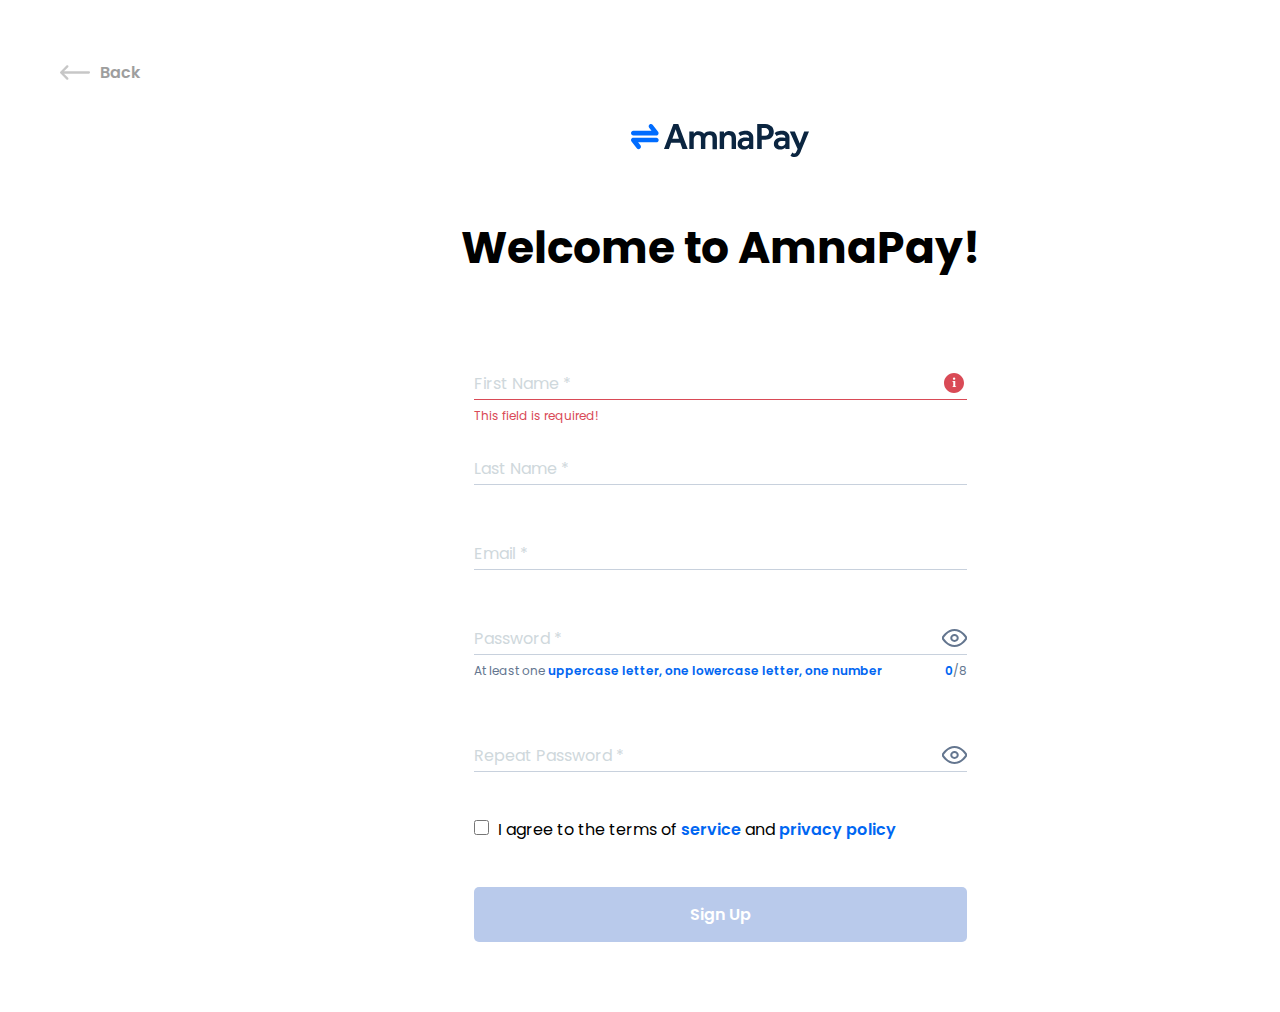
==== index.html @ 6ac179e3 "v1" ====
<!DOCTYPE html>
<html lang="en">

<head>
    <meta charset="UTF-8">
    <meta http-equiv="X-UA-Compatible" content="IE=edge">
    <meta name="viewport" content="width=device-width, initial-scale=1.0">
    <title>Document</title>
    <link rel="stylesheet" href="./src/styles/style.css">
</head>

<body>
    <div class="wrapper">
        <a href="#" class="link link--nav">
            <div class="link--nav-img"></div>
            Back
        </a>
        <div class="box">
            <a href="#" class="box-logo"></a>
            <h2 class="box-title">Welcome to AmnaPay!</h2>
            <form class="box-form form">
                <div class="form__el">
                    <input type="text" class="input input--txt input--txt--error form__el-input">
                    <label class="form__el-label">First Name *</label>
                    <div class="form__el-error-pic"></div>
                    <div class="txt--small txt--error">This field is required!</div>
                </div>
                <div class="form__el">
                    <input type="text" class="input input--txt form__el-input">
                    <label class="form__el-label">Last Name *</label>
                </div>
                <div class="form__el">
                    <input type="email" class="input input--txt form__el-input">
                    <label class="form__el-label">Email *</label>
                </div>
                <div class="form__el">
                    <input type="password" class="input input--txt form__el-input">
                    <label class="form__el-label">Password *</label>
                    <div class="form__el-eye"></div>
                    <div class="form__el-message txt--small">
                        <p>At least one <span class="txt--blue">uppercase letter, one lowercase letter, one number</span></p>
                        <p><span class="txt--blue">0</span>/8</p>
                    </div>
                </div>
                <div class="form__el">
                    <input type="password" class="input input--txt form__el-input">
                    <label class="form__el-label">Repeat Password *</label>
                    <div class="form__el-eye"></div>
                </div>
                <div class="form__el">
                    <label class="label">
                        <input type="checkbox" class="input--checkbox">
                        I agree to the terms of <span class="txt--blue">service</span> and <span class="txt--blue">privacy policy</span>
                    </label>
                </div>
                <input type="submit" value="Sign Up" class="input input--btn" disabled>
            </form>
        </div>
    </div>
</body>

</html>
---- src/styles/style.css ----
@import url('https://fonts.googleapis.com/css2?family=Poppins:wght@300&display=swap');

*,
::after,
::before {
    padding: 0;
    margin: 0;
    box-sizing: border-box;
}

body,
input {
    font-family: 'Poppins', sans-serif;
    font-size: 16px;
}

.link{
    color: #000;
    text-decoration: none;
}

.link--nav{
    display: flex;
    align-items: center;
    font-weight: 600;
    margin-bottom: 20px;
    color: #9E9E9E;
}

.link--nav:hover{
    color: #000;
}

.link--nav-img{
    width: 30px;
    height: 15px;
    margin-right: 10px;
    background: url('../images/icons/arrow.svg') no-repeat center;
}

.wrapper {
    width: 1440px;
    margin: 0 auto;
    padding: 60px;
}

.box {
    display: flex;
    align-items: center;
    flex-direction: column;
    width: 600px;
    margin: 0 auto;
    padding: 10px;
}

.box-logo{
    width: 200px;
    height: 50px;
    background: url('../images/icons/logo.svg') no-repeat center;
    margin-bottom: 50px;
}

.box-title{
    font-size: 44px;
    margin-bottom: 80px;
}

.form{
    display: flex;
    justify-content: center;
    flex-direction: column;
    width: 85%;
}

.input{
    width: 100%;
}

.input--txt{
    height: 40px;
    padding-right: 30px;
    border: none;
    border-bottom: 1px solid #C8D1DD;
}

.input--txt--error{
    border-color: #D94A56;
}

.input--btn{
    height: 55px;
    border: none;
    border-radius: 5px;
    background-color: #0066F2;
    font-weight: 600;
    color: #fff;
}

.input--btn:hover{
    background-color: #0053F0;
}

.input--btn:disabled{
    background-color: #B9CAEB;
}

.input--checkbox{
    width: 15px;
    height: 15px;
    margin-right: 5px;
}

.form__el{
    position: relative;
    margin-bottom: 45px;
}

.form__el-eye,
.form__el-error-pic{
    position: absolute;
    right: 0;
    top: 10px;
    width: 25px;
    height: 25px;
}

.form__el-message{
    display: flex;
    justify-content: space-between;
    padding: 7px 0;
}

.form__el-eye{
    background: url('../images/icons/eye.svg') no-repeat center;
    cursor: pointer;
}

.form__el-error{
    font-size: 12px;
    color: #D94A56;
}

.form__el-error-pic{
    background: url('../images/icons/error.svg') no-repeat center;
}

.form__el {
	position: relative;
}

.form__el-input {
	-webkit-appearance: none;
	-moz-appearance: none;
	appearance: none;
}

.form__el-label {
	position: absolute;
	top: .7em;
	left: 0;
    color: #CFD8DC;
}

.form__el-input:focus {
    outline: none;
	padding-left: .5em;
    color: #0066F2;
    border-color: #0066F2;
}

.form__el-input:focus + .form__el-label {
	top: -1.5em;
    color: #0066F2;
    font-size: 12px;
}

.txt--small{
    font-size: 12px;
    color: #64768F;
}

.txt--blue{
    font-weight: 600;
    color: #0066F2;
}

.txt--error{
    position: absolute;
    padding: 7px 0;
    color: #D94A56;
}

.form__el-input,
.form__el-label,
.link--nav,
.input--btn {
	-webkit-transition: all .2s;
	transition: all .2s;
}
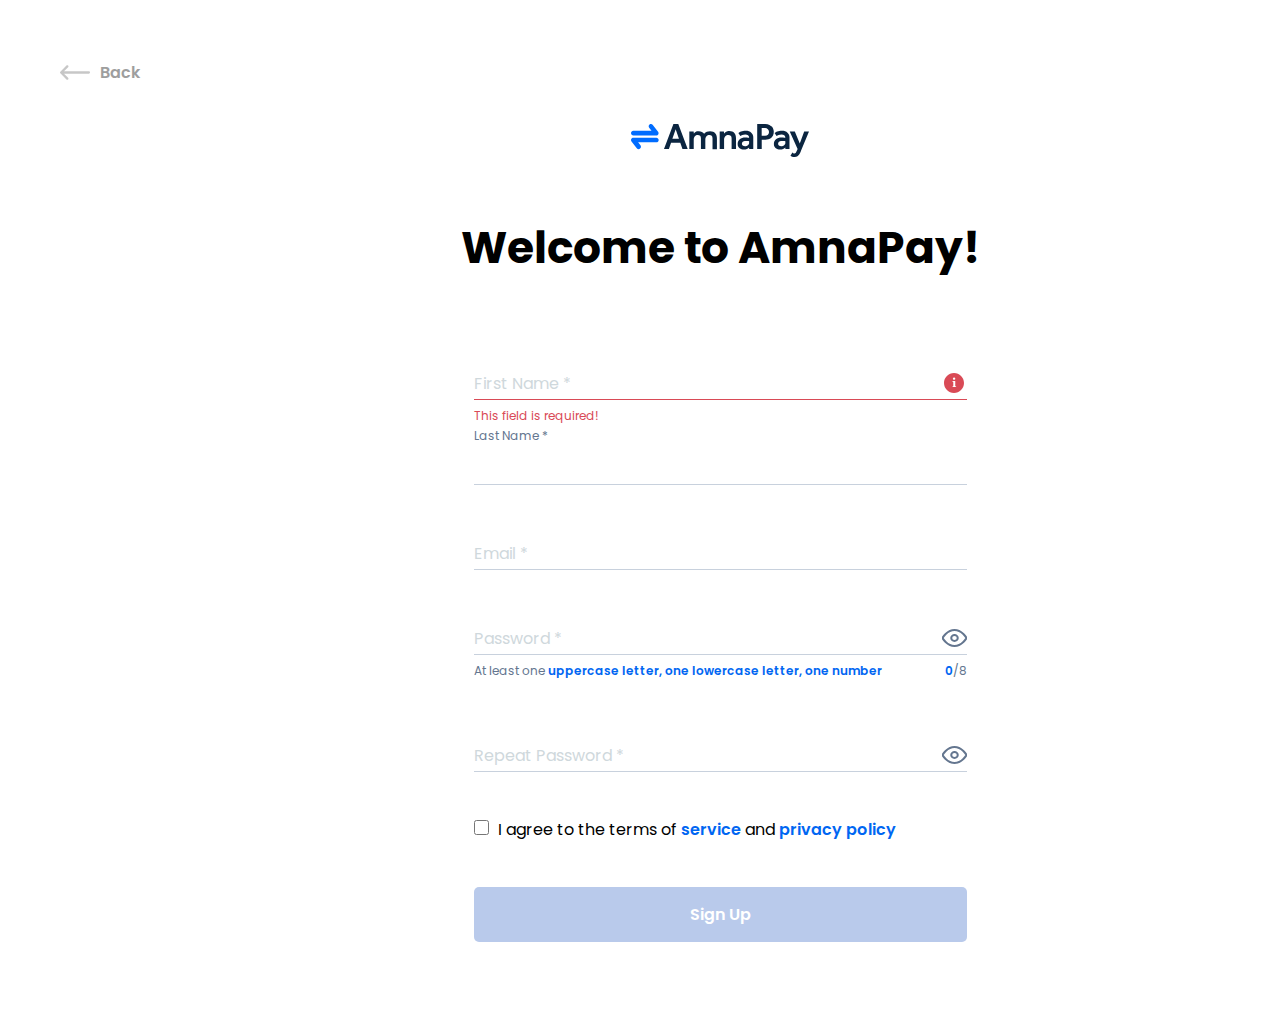
==== commit 49edb27c: "fixed singUp, added singIn page" ====
--- a/index.html
+++ b/index.html
@@ -5,8 +5,8 @@
     <meta charset="UTF-8">
     <meta http-equiv="X-UA-Compatible" content="IE=edge">
     <meta name="viewport" content="width=device-width, initial-scale=1.0">
-    <title>Document</title>
-    <link rel="stylesheet" href="./src/styles/style.css">
+    <title>Sign Up</title>
+    <link rel="stylesheet" href="./assets/styles/style.css">
 </head>
 
 <body>
@@ -18,43 +18,47 @@
         <div class="box">
             <a href="#" class="box-logo"></a>
             <h2 class="box-title">Welcome to AmnaPay!</h2>
-            <form class="box-form form">
-                <div class="form__el">
-                    <input type="text" class="input input--txt input--txt--error form__el-input">
-                    <label class="form__el-label">First Name *</label>
-                    <div class="form__el-error-pic"></div>
-                    <div class="txt--small txt--error">This field is required!</div>
-                </div>
-                <div class="form__el">
-                    <input type="text" class="input input--txt form__el-input">
-                    <label class="form__el-label">Last Name *</label>
-                </div>
-                <div class="form__el">
-                    <input type="email" class="input input--txt form__el-input">
-                    <label class="form__el-label">Email *</label>
-                </div>
-                <div class="form__el">
-                    <input type="password" class="input input--txt form__el-input">
-                    <label class="form__el-label">Password *</label>
-                    <div class="form__el-eye"></div>
-                    <div class="form__el-message txt--small">
-                        <p>At least one <span class="txt--blue">uppercase letter, one lowercase letter, one number</span></p>
-                        <p><span class="txt--blue">0</span>/8</p>
+            <div class="form-wrapper">
+                <form class="form">
+                    <div class="form__el txt--error-block">
+                        <input type="text" class="input input--txt form__el-input" id="firstName">
+                        <label class="form__el-label" for="firstName">First Name *</label>
+                        <div class="form__el-error-pic"></div>
+                        <div class="txt--small txt--error">This field is required!</div>
                     </div>
-                </div>
-                <div class="form__el">
-                    <input type="password" class="input input--txt form__el-input">
-                    <label class="form__el-label">Repeat Password *</label>
-                    <div class="form__el-eye"></div>
-                </div>
-                <div class="form__el">
-                    <label class="label">
-                        <input type="checkbox" class="input--checkbox">
-                        I agree to the terms of <span class="txt--blue">service</span> and <span class="txt--blue">privacy policy</span>
-                    </label>
-                </div>
-                <input type="submit" value="Sign Up" class="input input--btn" disabled>
-            </form>
+                    <div class="form__el form__el--filled">
+                        <input type="text" class="input input--txt form__el-input" id="lastName">
+                        <label class="form__el-label" for="lastName">Last Name *</label>
+                    </div>
+                    <div class="form__el">
+                        <input type="email" class="input input--txt form__el-input" id="email">
+                        <label class="form__el-label" for="email">Email *</label>
+                    </div>
+                    <div class="form__el">
+                        <input type="password" class="input input--txt form__el-input" id="password">
+                        <label class="form__el-label" for="password">Password *</label>
+                        <div class="form__el-eye"></div>
+                        <div class="form__el-message txt--small">
+                            <p>At least one <span class="txt--blue">uppercase letter, one lowercase letter, one
+                                    number</span></p>
+                            <p><span class="txt--blue">0</span>/8</p>
+                        </div>
+                    </div>
+                    <div class="form__el">
+                        <input type="password" class="input input--txt form__el-input" id="repeatPassword">
+                        <label class="form__el-label" for="repeatPassword">Repeat Password *</label>
+                        <div class="form__el-eye"></div>
+                    </div>
+                    <div class="form__el">
+                        <label class="label">
+                            <input type="checkbox" class="input--checkbox">
+                            I agree to the terms of <span class="txt--blue">service</span> and <span
+                                class="txt--blue">privacy policy</span>
+                        </label>
+                    </div>
+                    <input type="submit" value="Sign Up" class="input input--btn" disabled>
+                </form>
+            </div>
         </div>
     </div>
 </body>
--- a/assets/styles/style.css
+++ b/assets/styles/style.css
@@ -0,0 +1,252 @@
+@import url('https://fonts.googleapis.com/css2?family=Poppins:wght@300&display=swap');
+
+*,
+::after,
+::before {
+    padding: 0;
+    margin: 0;
+    box-sizing: border-box;
+}
+
+body,
+input {
+    font-family: 'Poppins', sans-serif;
+    font-size: 16px;
+}
+
+.link{
+    color: #000;
+    text-decoration: none;
+}
+
+.link--nav{
+    display: flex;
+    align-items: center;
+    font-weight: 600;
+    margin-bottom: 20px;
+    color: #9E9E9E;
+}
+
+.link--nav:hover{
+    color: #000;
+}
+
+.link--nav-img{
+    width: 30px;
+    height: 15px;
+    margin-right: 10px;
+    background: url('../images/icons/arrow.svg') no-repeat center;
+}
+
+.wrapper {
+    width: 1440px;
+    margin: 0 auto;
+    padding: 60px;
+}
+
+.box {
+    position: relative;
+    display: flex;
+    align-items: center;
+    flex-direction: column;
+    width: 600px;
+    margin: 0 auto;
+    padding: 10px;
+}
+
+.box-logo{
+    width: 200px;
+    height: 50px;
+    background: url('../images/icons/logo.svg') no-repeat center;
+    margin-bottom: 50px;
+}
+
+.box-title{
+    font-size: 44px;
+    margin-bottom: 80px;
+}
+
+.box-title--small{
+    font-size: 24px;
+    margin-bottom: 40px;
+}
+
+.form-wrapper{
+    width: 85%;
+}
+
+.form{
+    display: flex;
+    justify-content: center;
+    flex-direction: column;
+    width: 100%;
+}
+
+.input{
+    width: 100%;
+}
+
+.input--txt{
+    height: 40px;
+    border: none;
+    border-bottom: 1px solid #C8D1DD;
+}
+
+.txt--error-block .input{
+    border-color: #D94A56;
+}
+
+.input--btn{
+    cursor: pointer;
+    height: 55px;
+    border: none;
+    border-radius: 5px;
+    background-color: #0066F2;
+    font-weight: 600;
+    color: #fff;
+}
+
+.input--btn:hover{
+    background-color: #0053F0;
+}
+
+.input--btn:disabled{
+    background-color: #B9CAEB;
+}
+
+.input--checkbox{
+    width: 15px;
+    height: 15px;
+    margin-right: 5px;
+}
+
+.form__el{
+    position: relative;
+    margin-bottom: 45px;
+}
+
+.form__el-eye,
+.form__el-error-pic{
+    position: absolute;
+    right: 0;
+    top: 10px;
+}
+
+.form__el-eye,
+.form__el-error-pic,
+.message-errror__pic{
+    width: 25px;
+    height: 25px;
+}
+
+.form__el-message{
+    display: flex;
+    justify-content: space-between;
+    padding: 7px 0;
+}
+
+.form__el-message--rightside{
+    justify-content: flex-end;
+    padding-top: 30px;
+    font-size: 14px;
+}
+
+.form__el-eye{
+    background: url('../images/icons/eye.svg') no-repeat center;
+    cursor: pointer;
+}
+
+.form__el-error{
+    font-size: 12px;
+    color: #D94A56;
+}
+
+.form__el-error-pic,
+.message-errror__pic{
+    background: url('../images/icons/error.svg') no-repeat center;
+}
+
+.form__el {
+	position: relative;
+}
+
+.form__el-input {
+	-webkit-appearance: none;
+	-moz-appearance: none;
+	appearance: none;
+}
+
+.form__el-label {
+    pointer-events: none;
+	position: absolute;
+	top: .7em;
+	left: 0;
+    color: #CFD8DC;
+}
+
+.form__el-input:focus {
+    outline: none;
+    border-color: #0066F2;
+}
+
+.form__el-input:focus + .form__el-label,
+.form__el--filled .form__el-label {
+	top: -1.5em;
+    color: #0066F2;
+    font-size: 12px;
+}
+
+.form__el--filled .form__el-label{
+    color: #64768F;
+}
+
+.txt--small{
+    font-size: 12px;
+    color: #64768F;
+}
+
+.txt--blue{
+    font-weight: 600;
+    color: #0066F2;
+}
+
+.txt--error{
+    position: absolute;
+    padding: 7px 0;
+    color: #D94A56;
+}
+
+.message-errror{
+    position: absolute;
+    top: 195px;
+    display: flex;
+    justify-content: flex-start;
+    align-items: center;
+    font-size: 14px;
+    color: #E34040;
+}
+
+.message-errror__pic{
+    margin-right: 10px;
+}
+
+.message-mail{
+    display: flex;
+    flex-direction: column;
+    align-items: center;
+}
+
+.message-mail__pic{
+    width: 50px;
+    height: 40px;
+    background: url('../images/icons/mail.svg') no-repeat center;
+    background-size: cover;
+}
+
+.form__el-input,
+.form__el-label,
+.link--nav,
+.input--btn {
+	-webkit-transition: all .2s;
+	transition: all .2s;
+}